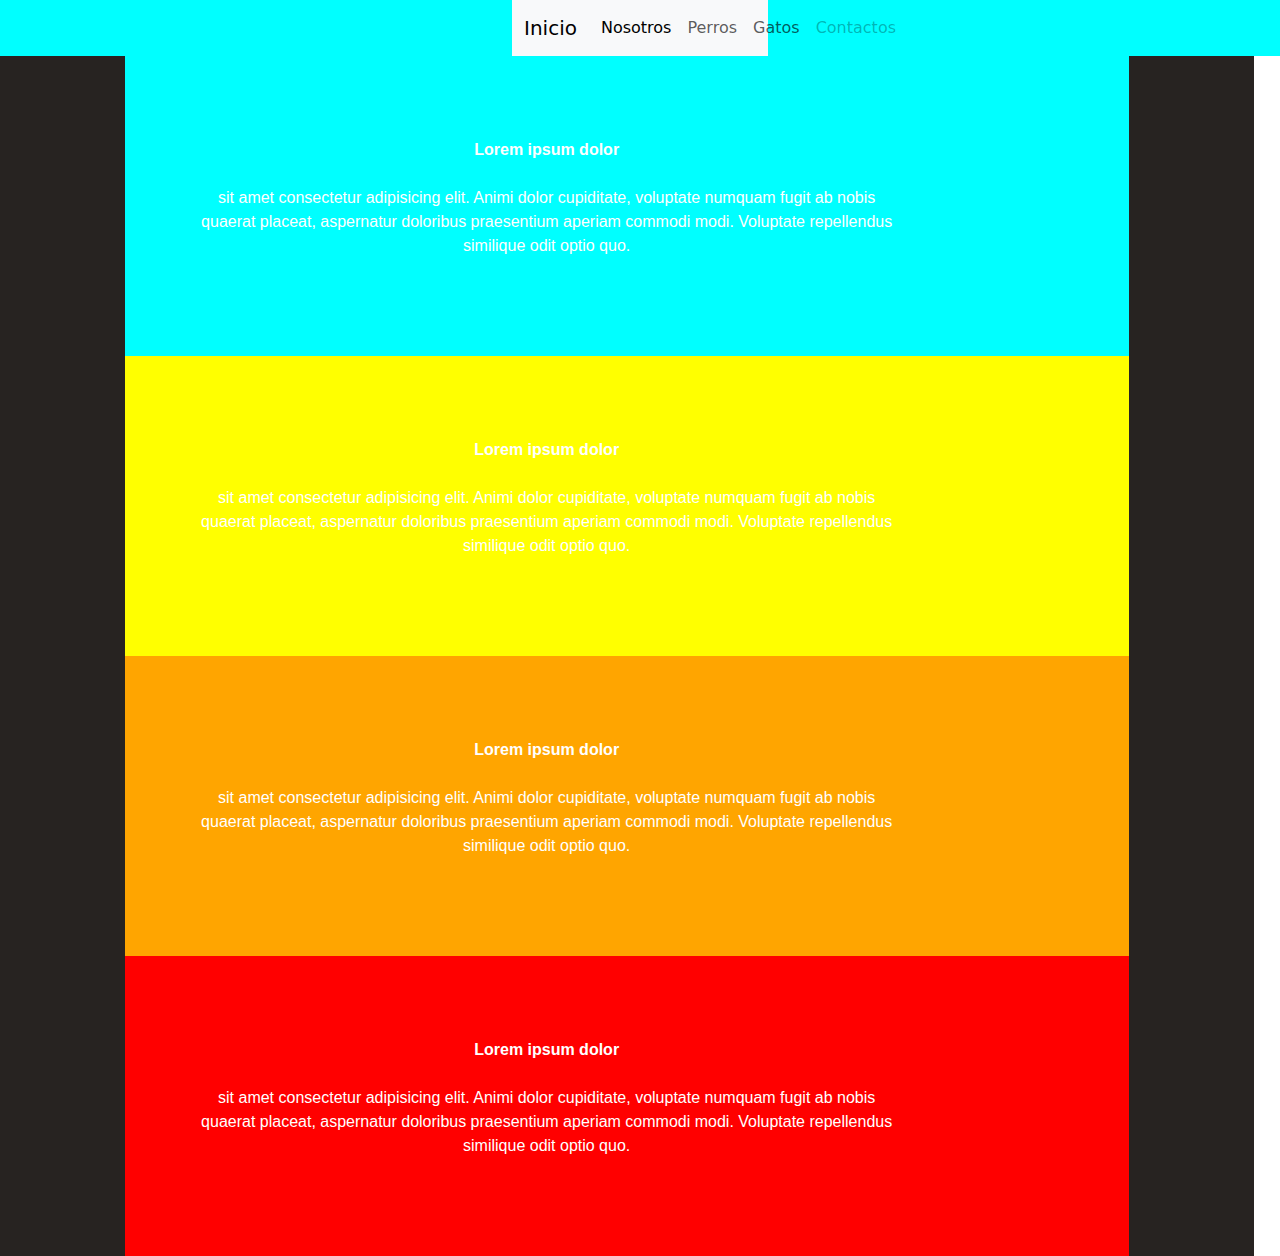
==== actividad2.html @ 339e6554 "primer commit boostrap" ====
<!DOCTYPE html>
<html lang="en">
<head>
    <meta charset="UTF-8">
    <meta name="viewport" content="width=device-width, initial-scale=1.0">
    <link rel="stylesheet" href="./assets/css/style.css">
    <link href="https://cdn.jsdelivr.net/npm/bootstrap@5.3.3/dist/css/bootstrap.min.css" rel="stylesheet" integrity="sha384-QWTKZyjpPEjISv5WaRU9OFeRpok6YctnYmDr5pNlyT2bRjXh0JMhjY6hW+ALEwIH" crossorigin="anonymous">
    <title>Ayuda a un peludo</title>
</head>
<body>
    <header class="menu1">
        <div class="menu">
            <nav class="navbar navbar-expand-lg bg-body-tertiary">
                <div class="container-fluid">
                  <a class="navbar-brand" href="#">Inicio</a>
                  <button class="navbar-toggler" type="button" data-bs-toggle="collapse" data-bs-target="#navbarNav" aria-controls="navbarNav" aria-expanded="false" aria-label="Toggle navigation">
                    <span class="navbar-toggler-icon"></span>
                  </button>
                  <div class="collapse navbar-collapse" id="navbarNav">
                    <ul class="navbar-nav">
                      <li class="nav-item">
                        <a class="nav-link active" aria-current="page" href="#">Nosotros</a>
                      </li>
                      <li class="nav-item">
                        <a class="nav-link" href="#">Perros</a>
                      </li>
                      <li class="nav-item">
                        <a class="nav-link" href="#">Gatos</a>
                      </li>
                      <li class="nav-item">
                        <a class="nav-link disabled" aria-disabled="true">Contactos</a>
                      </li>
                    </ul>
                  </div>
                </div>
              </nav>
        </div>
    </header>
    <div class="contenedor">
        <div class="cuadros">

            <div class="cuadro1">
                <p><b>Lorem ipsum dolor</b> 
                    <br>
                    <br>
                    sit amet consectetur adipisicing elit. Animi dolor cupiditate, 
                    voluptate numquam fugit ab nobis quaerat placeat, aspernatur doloribus praesentium aperiam 
                    commodi modi. Voluptate repellendus similique odit optio quo.</p>
            </div>
            <div class="cuadro2">
                <p><b>Lorem ipsum dolor</b> 
                    <br>
                    <br>
                    sit amet consectetur adipisicing elit. Animi dolor cupiditate, 
                    voluptate numquam fugit ab nobis quaerat placeat, aspernatur doloribus praesentium aperiam 
                    commodi modi. Voluptate repellendus similique odit optio quo.</p>

            </div>
            <div class="cuadro3">
                <p><b>Lorem ipsum dolor</b> 
                    <br>
                    <br>
                    sit amet consectetur adipisicing elit. Animi dolor cupiditate, 
                    voluptate numquam fugit ab nobis quaerat placeat, aspernatur doloribus praesentium aperiam 
                    commodi modi. Voluptate repellendus similique odit optio quo.</p>
            </div>
            <div class="cuadro4">
                <p><b>Lorem ipsum dolor</b> 
                    <br>
                    <br>
                    sit amet consectetur adipisicing elit. Animi dolor cupiditate, 
                    voluptate numquam fugit ab nobis quaerat placeat, aspernatur doloribus praesentium aperiam 
                    commodi modi. Voluptate repellendus similique odit optio quo.</p>
            </div>
        </div>
    </div>
    <script src="https://cdn.jsdelivr.net/npm/bootstrap@5.3.3/dist/js/bootstrap.bundle.min.js" integrity="sha384-YvpcrYf0tY3lHB60NNkmXc5s9fDVZLESaAA55NDzOxhy9GkcIdslK1eN7N6jIeHz" crossorigin="anonymous"></script>
</body>
</html>
---- assets/css/style.css ----
body{
    margin: 0;
    background-color: blue;
}
.menu{
    
    width: 20%;
    height: 100%;
    background-color: #272321;
}
.contenedor{
    display: flex;
    justify-content: center;
    align-items: center;
    height:1200px ;
    font-family: sans-serif;
    color: white;
    width: 98%;
    background-color: #272321;
}

.cuadro1{
    background-color: aqua;
    height: 25%;
    display: flex;
    text-align: center;
    align-items: center;
    
}
.cuadro2{
    background-color: yellow;
    height: 25%;
    display: flex;
    text-align: center;
    align-items: center;
}
.cuadro3{
    background-color: orange;
    height: 25%;
    display: flex;
    text-align: center;
    align-items: center;
    
}
.cuadro4{
    background-color: red;
    height: 25%;
    display: flex;
    text-align: center;
    align-items: center;
 
}
.cuadros{
    width: 80%;
   
    height: 100%;
}

p{
    width: 70%;
    margin-left: 70px;

}
ul{
    list-style: none;
}
li:hover{
    color: grey;
    
}
.menu1{
    display: flex;
    align-items: center;
    justify-content: center;
}
header{
    background-color: aqua;
}
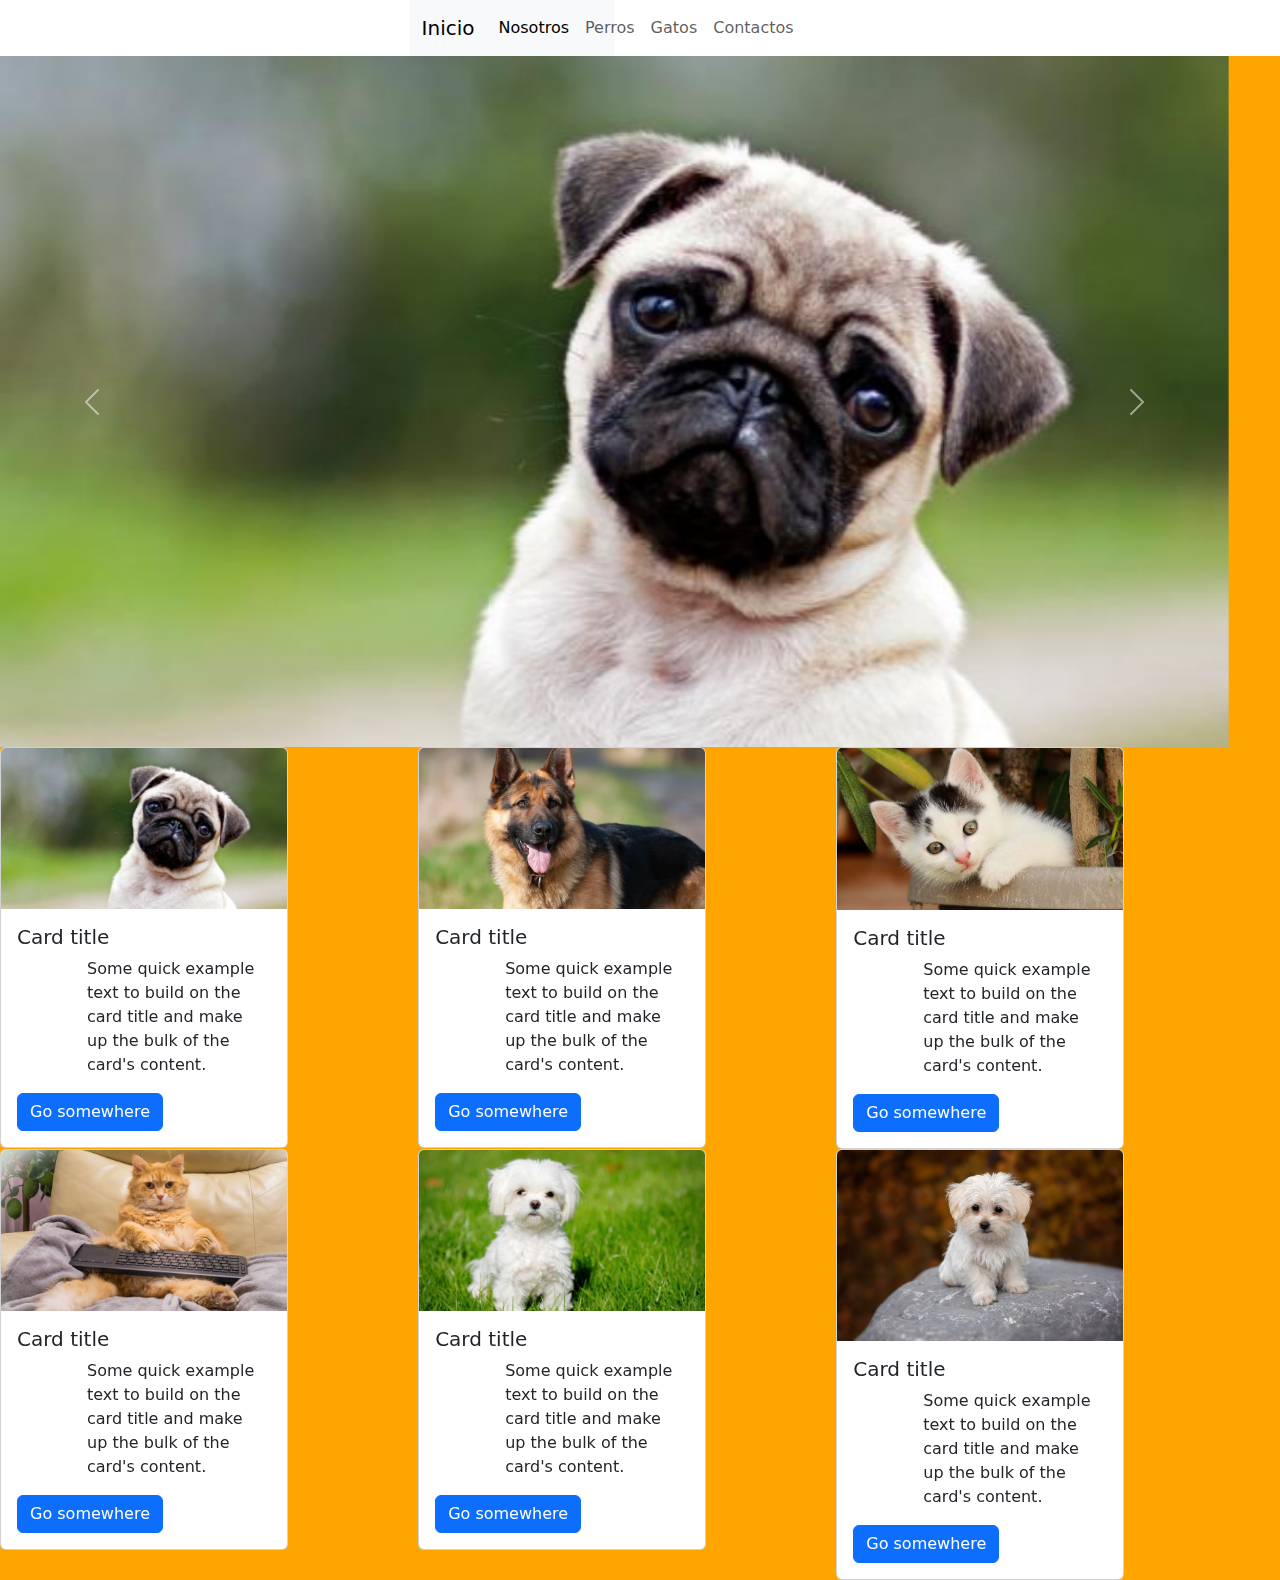
==== commit e75654f5: "segundo comit" ====
--- a/actividad2.html
+++ b/actividad2.html
@@ -8,7 +8,7 @@
     <title>Ayuda a un peludo</title>
 </head>
 <body>
-    <header class="menu1">
+    <header class="menu1"> 
         <div class="menu">
             <nav class="navbar navbar-expand-lg bg-body-tertiary">
                 <div class="container-fluid">
@@ -28,7 +28,7 @@
                         <a class="nav-link" href="#">Gatos</a>
                       </li>
                       <li class="nav-item">
-                        <a class="nav-link disabled" aria-disabled="true">Contactos</a>
+                        <a class="nav-link" href="">Contactos</a>
                       </li>
                     </ul>
                   </div>
@@ -37,43 +37,99 @@
         </div>
     </header>
     <div class="contenedor">
-        <div class="cuadros">
+      <div class="slide">
+                <div id="carouselExample" class="carousel slide">
+                  <div class="carousel-inner">
+                    <div class="carousel-item active">
+                      <img src="./assets/img/cachulo.jpg" class="d-block w-100" alt="slide1">
+                    </div>
+                    <div class="carousel-item">
+                      <img src="./assets/img/lucifer.jfif" class="d-block w-100" alt="slide2">
+                    </div>
+                    <div class="carousel-item">
+                      <img src="./assets/img/ginger.jpg" class="d-block w-100" alt="slide3">
+                    </div>
+                  </div>
+                  <button class="carousel-control-prev" type="button" data-bs-target="#carouselExample" data-bs-slide="prev">
+                    <span class="carousel-control-prev-icon" aria-hidden="true"></span>
+                    <span class="visually-hidden">Previous</span>
+                  </button>
+                  <button class="carousel-control-next" type="button" data-bs-target="#carouselExample" data-bs-slide="next">
+                    <span class="carousel-control-next-icon" aria-hidden="true"></span>
+                    <span class="visually-hidden">Next</span>
+                  </button>
+                </div>
+      </div>
+      <div class="row">
+                  
+        <div class="col-lg-4">
+          <div class="card" style="width: 18rem;">
+            <img src="./assets/img/cachulo.jpg" class="card-img-top" alt="carta1">
+            <div class="card-body">
+              <h5 class="card-title">Card title</h5>
+              <p class="card-text">Some quick example text to build on the card title and make up the bulk of the card's content.</p>
+              <a href="#" class="btn btn-primary">Go somewhere</a>
+            </div>
+          </div>
+        </div>
+        <div class="col-lg-4">
+          <div class="card" style="width: 18rem;">
+            <img src="./assets/img/flaca.webp" class="card-img-top" alt="carta2">
+            <div class="card-body">
+              <h5 class="card-title">Card title</h5>
+              <p class="card-text">Some quick example text to build on the card title and make up the bulk of the card's content.</p>
+              <a href="#" class="btn btn-primary">Go somewhere</a>
+            </div>
+          </div>
+        </div>
+        <div class="col-lg-4">
+          <div class="card" style="width: 18rem;">
+            <img src="./assets/img/ginger.jpg" class="card-img-top" alt="carta3">
+            <div class="card-body">
+              <h5 class="card-title">Card title</h5>
+              <p class="card-text">Some quick example text to build on the card title and make up the bulk of the card's content.</p>
+              <a href="#" class="btn btn-primary">Go somewhere</a>
+            </div>
+          </div>
+        </div>
+        <div class="col-lg-4">
+          <div class="card" style="width: 18rem;">
+            <img src="./assets/img/lucifer.jfif" class="card-img-top" alt="cata4">
+            <div class="card-body">
+              <h5 class="card-title">Card title</h5>
+              <p class="card-text">Some quick example text to build on the card title and make up the bulk of the card's content.</p>
+              <a href="#" class="btn btn-primary">Go somewhere</a>
+            </div>
+          </div>
+        </div>
+        <div class="col-lg-4">
+          <div class="card" style="width: 18rem;">
+            <img src="./assets/img/niña.jpg" class="card-img-top" alt="carta5">
+            <div class="card-body">
+              <h5 class="card-title">Card title</h5>
+              <p class="card-text">Some quick example text to build on the card title and make up the bulk of the card's content.</p>
+              <a href="#" class="btn btn-primary">Go somewhere</a>
+            </div>
+          </div>
+        </div>
 
-            <div class="cuadro1">
-                <p><b>Lorem ipsum dolor</b> 
-                    <br>
-                    <br>
-                    sit amet consectetur adipisicing elit. Animi dolor cupiditate, 
-                    voluptate numquam fugit ab nobis quaerat placeat, aspernatur doloribus praesentium aperiam 
-                    commodi modi. Voluptate repellendus similique odit optio quo.</p>
+        <div class="col-lg-4">
+          <div class="card" style="width: 18rem;">
+            <img src="./assets/img/perro2.jpg" class="card-img-top" alt="carta6">
+            <div class="card-body">
+              <h5 class="card-title">Card title</h5>
+              <p class="card-text">Some quick example text to build on the card title and make up the bulk of the card's content.</p>
+              <a href="#" class="btn btn-primary">Go somewhere</a>
             </div>
-            <div class="cuadro2">
-                <p><b>Lorem ipsum dolor</b> 
-                    <br>
-                    <br>
-                    sit amet consectetur adipisicing elit. Animi dolor cupiditate, 
-                    voluptate numquam fugit ab nobis quaerat placeat, aspernatur doloribus praesentium aperiam 
-                    commodi modi. Voluptate repellendus similique odit optio quo.</p>
+          </div>
+        </div>
 
-            </div>
-            <div class="cuadro3">
-                <p><b>Lorem ipsum dolor</b> 
-                    <br>
-                    <br>
-                    sit amet consectetur adipisicing elit. Animi dolor cupiditate, 
-                    voluptate numquam fugit ab nobis quaerat placeat, aspernatur doloribus praesentium aperiam 
-                    commodi modi. Voluptate repellendus similique odit optio quo.</p>
-            </div>
-            <div class="cuadro4">
-                <p><b>Lorem ipsum dolor</b> 
-                    <br>
-                    <br>
-                    sit amet consectetur adipisicing elit. Animi dolor cupiditate, 
-                    voluptate numquam fugit ab nobis quaerat placeat, aspernatur doloribus praesentium aperiam 
-                    commodi modi. Voluptate repellendus similique odit optio quo.</p>
-            </div>
-        </div>
+      </div>
+
+              
     </div>
+    
+
     <script src="https://cdn.jsdelivr.net/npm/bootstrap@5.3.3/dist/js/bootstrap.bundle.min.js" integrity="sha384-YvpcrYf0tY3lHB60NNkmXc5s9fDVZLESaAA55NDzOxhy9GkcIdslK1eN7N6jIeHz" crossorigin="anonymous"></script>
 </body>
 </html>--- a/assets/css/style.css
+++ b/assets/css/style.css
@@ -1,6 +1,6 @@
 body{
     margin: 0;
-    background-color: blue;
+    background-color: orange;
 }
 .menu{
     
@@ -9,49 +9,38 @@
     background-color: #272321;
 }
 .contenedor{
-    display: flex;
-    justify-content: center;
-    align-items: center;
-    height:1200px ;
-    font-family: sans-serif;
-    color: white;
+    background-color: orange;
+    width: 100%;
+    height: 100%;
+    
+    
+}
+.slide{
     width: 98%;
-    background-color: #272321;
+    
+}
+.row{
+    width: 98%;
+    top: 200px;
+
 }
 
 .cuadro1{
-    background-color: aqua;
-    height: 25%;
-    display: flex;
-    text-align: center;
-    align-items: center;
+    
+    height: 20%;
+    
     
 }
 .cuadro2{
-    background-color: yellow;
-    height: 25%;
+    
+    height: 10%;
     display: flex;
     text-align: center;
     align-items: center;
 }
-.cuadro3{
-    background-color: orange;
-    height: 25%;
-    display: flex;
-    text-align: center;
-    align-items: center;
-    
-}
-.cuadro4{
-    background-color: red;
-    height: 25%;
-    display: flex;
-    text-align: center;
-    align-items: center;
- 
-}
+
 .cuadros{
-    width: 80%;
+    width: 90%;
    
     height: 100%;
 }
@@ -74,5 +63,7 @@
     justify-content: center;
 }
 header{
-    background-color: aqua;
+    
+    width: 80%;
+    
 }
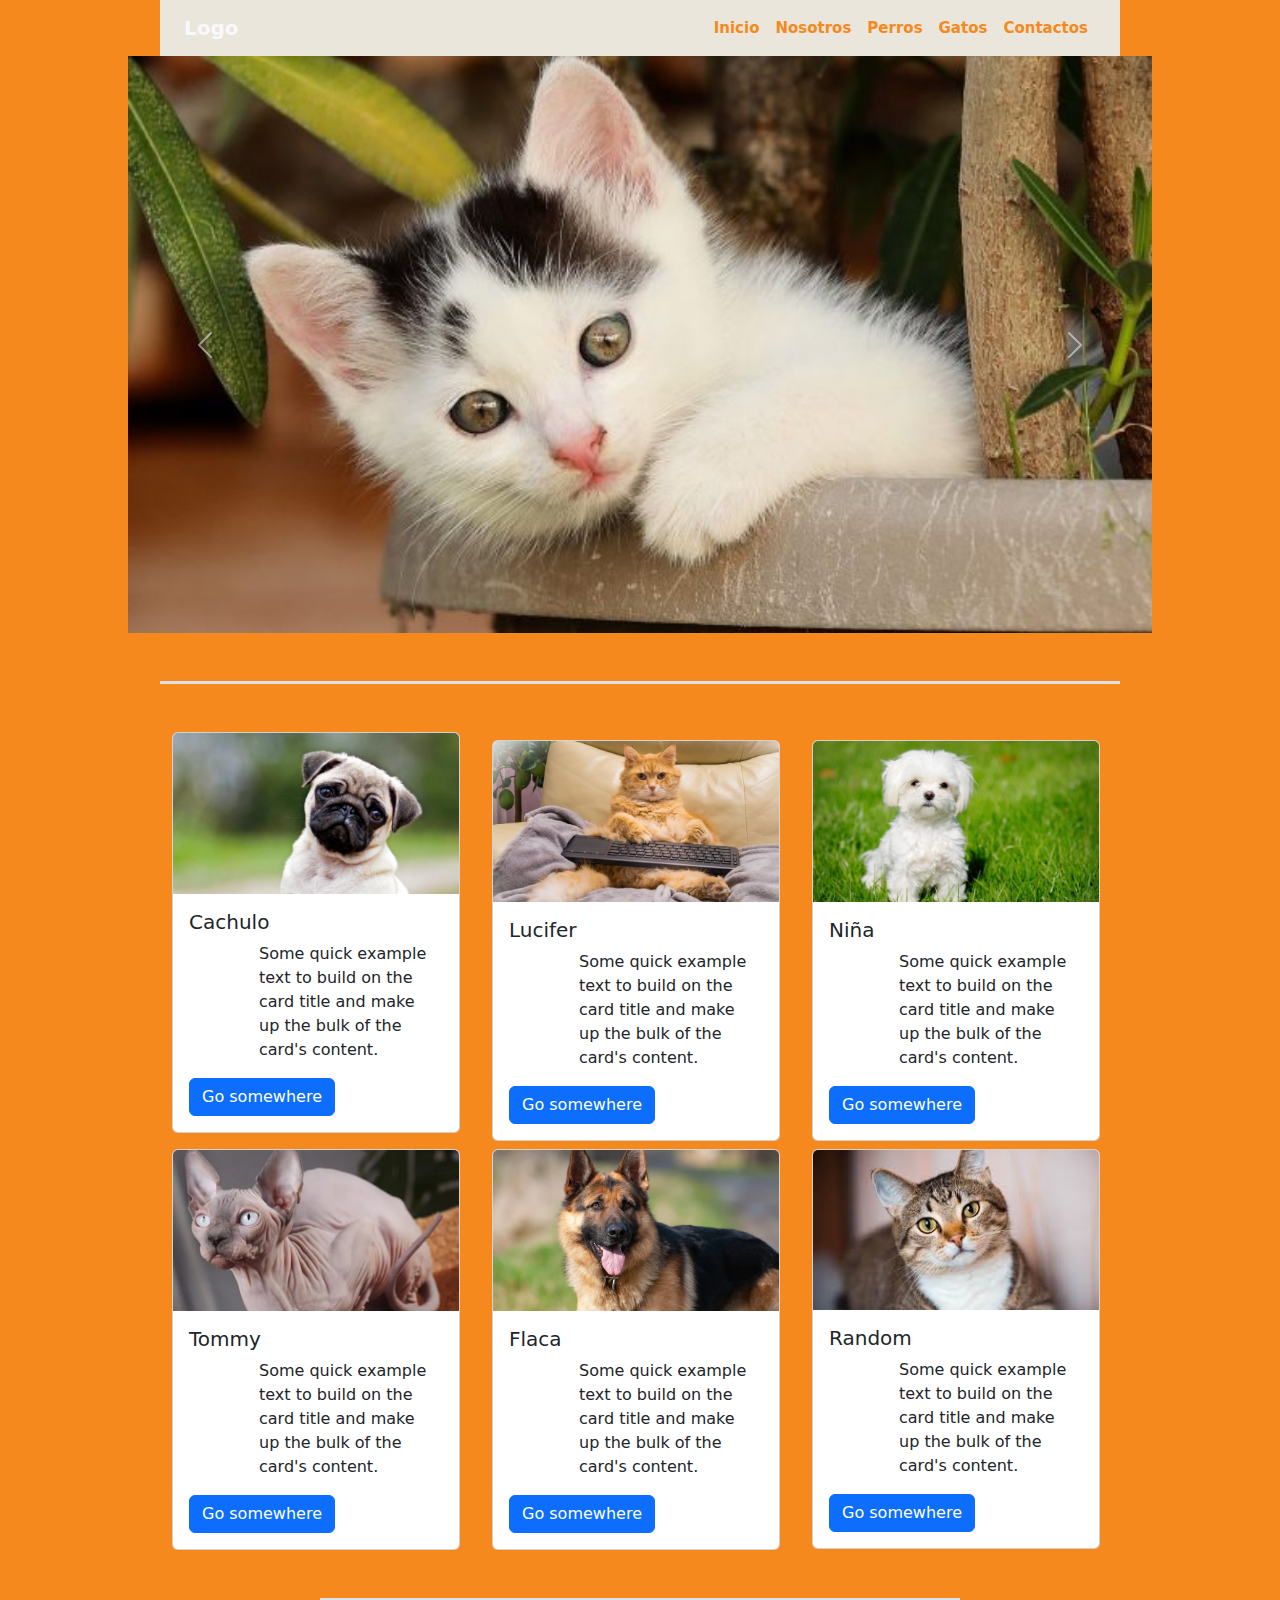
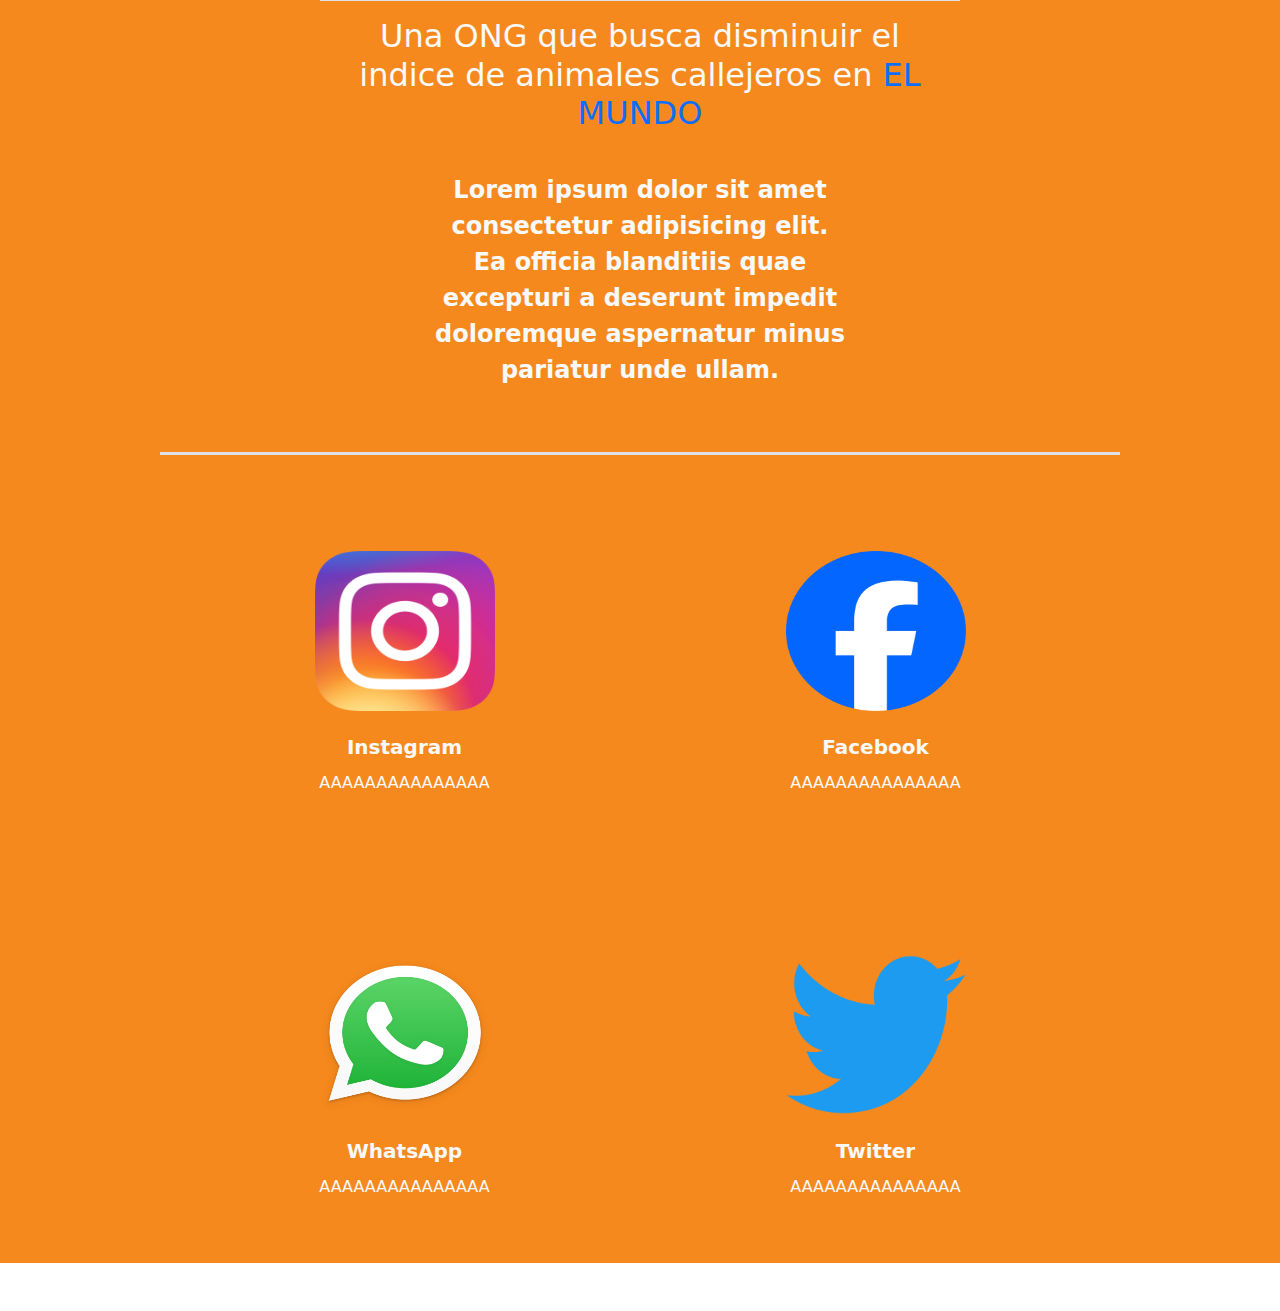
==== commit 8c85aa86: "comit tres" ====
--- a/actividad2.html
+++ b/actividad2.html
@@ -8,128 +8,199 @@
     <title>Ayuda a un peludo</title>
 </head>
 <body>
-    <header class="menu1"> 
-        <div class="menu">
-            <nav class="navbar navbar-expand-lg bg-body-tertiary">
-                <div class="container-fluid">
-                  <a class="navbar-brand" href="#">Inicio</a>
-                  <button class="navbar-toggler" type="button" data-bs-toggle="collapse" data-bs-target="#navbarNav" aria-controls="navbarNav" aria-expanded="false" aria-label="Toggle navigation">
-                    <span class="navbar-toggler-icon"></span>
-                  </button>
-                  <div class="collapse navbar-collapse" id="navbarNav">
-                    <ul class="navbar-nav">
-                      <li class="nav-item">
-                        <a class="nav-link active" aria-current="page" href="#">Nosotros</a>
-                      </li>
-                      <li class="nav-item">
-                        <a class="nav-link" href="#">Perros</a>
-                      </li>
-                      <li class="nav-item">
-                        <a class="nav-link" href="#">Gatos</a>
-                      </li>
-                      <li class="nav-item">
-                        <a class="nav-link" href="">Contactos</a>
-                      </li>
-                    </ul>
-                  </div>
-                </div>
-              </nav>
-        </div>
-    </header>
-    <div class="contenedor">
-      <div class="slide">
-                <div id="carouselExample" class="carousel slide">
-                  <div class="carousel-inner">
-                    <div class="carousel-item active">
-                      <img src="./assets/img/cachulo.jpg" class="d-block w-100" alt="slide1">
-                    </div>
-                    <div class="carousel-item">
-                      <img src="./assets/img/lucifer.jfif" class="d-block w-100" alt="slide2">
-                    </div>
-                    <div class="carousel-item">
-                      <img src="./assets/img/ginger.jpg" class="d-block w-100" alt="slide3">
-                    </div>
-                  </div>
-                  <button class="carousel-control-prev" type="button" data-bs-target="#carouselExample" data-bs-slide="prev">
-                    <span class="carousel-control-prev-icon" aria-hidden="true"></span>
-                    <span class="visually-hidden">Previous</span>
-                  </button>
-                  <button class="carousel-control-next" type="button" data-bs-target="#carouselExample" data-bs-slide="next">
-                    <span class="carousel-control-next-icon" aria-hidden="true"></span>
-                    <span class="visually-hidden">Next</span>
-                  </button>
-                </div>
-      </div>
-      <div class="row">
-                  
-        <div class="col-lg-4">
-          <div class="card" style="width: 18rem;">
-            <img src="./assets/img/cachulo.jpg" class="card-img-top" alt="carta1">
-            <div class="card-body">
-              <h5 class="card-title">Card title</h5>
-              <p class="card-text">Some quick example text to build on the card title and make up the bulk of the card's content.</p>
-              <a href="#" class="btn btn-primary">Go somewhere</a>
+  <div class="general">
+    <!------menu-->
+    <div class="container w-75">
+        <nav class="navbar navbar-expand-lg" id="menu">
+          <div class="container-fluid" >
+            <a class="navbar-brand" href="#">
+              <span class="text-light fs-5 fw-bold">Logo</span>
+            </a>
+            <button class="navbar-toggler" type="button" data-bs-toggle="collapse" data-bs-target="#navbarNav" aria-controls="navbarNav" aria-expanded="false" aria-label="Toggle navigation">
+              <span class="navbar-toggler-icon"></span>
+            </button>
+            <div class="collapse navbar-collapse" id="navbarNav">
+              <ul class="navbar-nav ms-auto">
+                <li class="nav-item">
+                  <a class="nav-link active" aria-current="page" href="#"></a>
+                </li>
+                <li class="nav-item">
+                  <a class="nav-link" href="#">Inicio</a>
+                </li>
+                <li class="nav-item">
+                  <a class="nav-link" href="#intro">Nosotros</a>
+                </li>
+                <li class="nav-item">
+                  <a class="nav-link" href="#animales">Perros</a>
+                </li>
+                <li class="nav-item">
+                  <a class="nav-link" href="#animales">Gatos</a>
+                </li>
+                <li class="nav-item">
+                  <a class="nav-link" href="#contactos">Contactos</a>
+                </li>
+              </ul>
             </div>
           </div>
-        </div>
-        <div class="col-lg-4">
-          <div class="card" style="width: 18rem;">
-            <img src="./assets/img/flaca.webp" class="card-img-top" alt="carta2">
-            <div class="card-body">
-              <h5 class="card-title">Card title</h5>
-              <p class="card-text">Some quick example text to build on the card title and make up the bulk of the card's content.</p>
-              <a href="#" class="btn btn-primary">Go somewhere</a>
-            </div>
-          </div>
-        </div>
-        <div class="col-lg-4">
-          <div class="card" style="width: 18rem;">
-            <img src="./assets/img/ginger.jpg" class="card-img-top" alt="carta3">
-            <div class="card-body">
-              <h5 class="card-title">Card title</h5>
-              <p class="card-text">Some quick example text to build on the card title and make up the bulk of the card's content.</p>
-              <a href="#" class="btn btn-primary">Go somewhere</a>
-            </div>
-          </div>
-        </div>
-        <div class="col-lg-4">
-          <div class="card" style="width: 18rem;">
-            <img src="./assets/img/lucifer.jfif" class="card-img-top" alt="cata4">
-            <div class="card-body">
-              <h5 class="card-title">Card title</h5>
-              <p class="card-text">Some quick example text to build on the card title and make up the bulk of the card's content.</p>
-              <a href="#" class="btn btn-primary">Go somewhere</a>
-            </div>
-          </div>
-        </div>
-        <div class="col-lg-4">
-          <div class="card" style="width: 18rem;">
-            <img src="./assets/img/niña.jpg" class="card-img-top" alt="carta5">
-            <div class="card-body">
-              <h5 class="card-title">Card title</h5>
-              <p class="card-text">Some quick example text to build on the card title and make up the bulk of the card's content.</p>
-              <a href="#" class="btn btn-primary">Go somewhere</a>
-            </div>
-          </div>
-        </div>
-
-        <div class="col-lg-4">
-          <div class="card" style="width: 18rem;">
-            <img src="./assets/img/perro2.jpg" class="card-img-top" alt="carta6">
-            <div class="card-body">
-              <h5 class="card-title">Card title</h5>
-              <p class="card-text">Some quick example text to build on the card title and make up the bulk of the card's content.</p>
-              <a href="#" class="btn btn-primary">Go somewhere</a>
-            </div>
-          </div>
-        </div>
-
-      </div>
-
-              
+        </nav>
+     </div>
+
+    <!-----SLIDER-->
+      <div class="container2 w-100 mx-auto">
+        <div id="carouselExample" class="carousel slide mx-auto">
+        <div class="carousel-inner" id="slide" data-bs-ride="carrusel">
+          <div class="carousel-item active" data-bs-slide="2000">
+            <img src="./assets/img/cachulo.jpg" class="d-block w-100" alt="slide1">
+          </div>
+          <div class="carousel-item active" data-bs-slide="2000">
+            <img src="./assets/img/lucifer.jfif" class="d-block w-100" alt="slide2">
+          </div>
+          <div class="carousel-item active" data-bs-slide="2000">
+            <img src="./assets/img/ginger.jpg" class="d-block w-100" alt="slide3">
+          </div>
+        </div>
+        <button class="carousel-control-prev" type="button" data-bs-target="#carouselExample" data-bs-slide="prev">
+          <span class="carousel-control-prev-icon" aria-hidden="true"></span>
+          <span class="visually-hidden">Previous</span>
+        </button>
+        <button class="carousel-control-next" type="button" data-bs-target="#carouselExample" data-bs-slide="next">
+          <span class="carousel-control-next-icon" aria-hidden="true"></span>
+          <span class="visually-hidden">Next</span>
+        </button>
+      </div>
     </div>
     
-
+    <!-----CARTAS-->
+    <section class="border-3 border-top mt-5 w-75 mx-auto" id="animales"></section>
+    <div class="row mt-5 mx-auto w-75">
+      <div class="col ml-5 ">
+        <div class="card" style="width: 18rem;">
+          <img src="./assets/img/cachulo.jpg" class="card-img-top" alt="carta1">
+          <div class="card-body">
+            <h5 class="card-title">Cachulo</h5>
+            <p class="card-text">Some quick example text to build on the card title and make up the bulk of the card's content.</p>
+            <a href="#" class="btn btn-primary">Go somewhere</a>
+          </div>
+        </div>
+      </div>
+
+      <!------------>
+
+      <div class="col ml-5 pt-2">
+        <div class="card" style="width: 18rem;">
+          <img src="./assets/img/lucifer.jfif" class="card-img-top" alt="carta2">
+          <div class="card-body">
+            <h5 class="card-title">Lucifer</h5>
+            <p class="card-text">Some quick example text to build on the card title and make up the bulk of the card's content.</p>
+            <a href="#" class="btn btn-primary">Go somewhere</a>
+          </div>
+        </div>
+      </div>   
+
+      <!------------>
+
+      <div class="col ml-5 pt-2">
+        <div class="card" style="width: 18rem;">
+          <img src="./assets/img/niña.jpg" class="card-img-top" alt="carta3">
+          <div class="card-body">
+            <h5 class="card-title">Niña</h5>
+            <p class="card-text">Some quick example text to build on the card title and make up the bulk of the card's content.</p>
+            <a href="#" class="btn btn-primary">Go somewhere</a>
+          </div>
+        </div>
+      </div>
+
+      <!------------>
+
+      <div class="col ml-5 pt-2">
+        <div class="card" style="width: 18rem;">
+          <img src="./assets/img/tommy.jpg" class="card-img-top" alt="carta4">
+          <div class="card-body">
+            <h5 class="card-title">Tommy</h5>
+            <p class="card-text">Some quick example text to build on the card title and make up the bulk of the card's content.</p>
+            <a href="#" class="btn btn-primary">Go somewhere</a>
+          </div>
+        </div>
+      </div>
+
+      <!------------>
+
+      <div class="col ml-5 pt-2">
+        <div class="card" style="width: 18rem;">
+          <img src="./assets/img/flaca.webp" class="card-img-top" alt="carta5">
+          <div class="card-body">
+            <h5 class="card-title">Flaca</h5>
+            <p class="card-text">Some quick example text to build on the card title and make up the bulk of the card's content.</p>
+            <a href="#" class="btn btn-primary">Go somewhere</a>
+          </div>
+        </div>
+      </div>
+
+      <!------------>
+
+      <div class="col ml-5 pt-2">
+        <div class="card" style="width: 18rem;">
+          <img src="./assets/img/gatos.jfif" class="card-img-top" alt="carta6">
+          <div class="card-body">
+            <h5 class="card-title">Random</h5>
+            <p class="card-text">Some quick example text to build on the card title and make up the bulk of the card's content.</p>
+            <a href="#" class="btn btn-primary">Go somewhere</a>
+          </div>
+        </div>
+      </div>
+    </div>   
+    
+
+    <!-----NOSOTROS-->
+    <section class=" w-50 text-center mx-auto pt-5" id="intro">
+      <h1 class="p-3 fs-2 text-light border-top border-3"p>Una ONG que busca disminuir el indice de animales callejeros en <span class="text-primary">EL MUNDO</span>
+      </h1>
+      <p class="p-3 fs-4 mx-auto text-light fw-bold">Lorem ipsum dolor sit amet consectetur adipisicing elit. Ea officia blanditiis 
+        quae excepturi a deserunt impedit doloremque aspernatur minus pariatur unde ullam.
+        
+      </p>
+    </section>
+
+    <!-----CONTACTOS-->
+    <section class="border-3 border-top mt-5 w-75 mx-auto " id="contactos"">
+
+    </section>
+    <section class="container-fluid mt-5 text-light">
+
+      <div class="row w-75 mx-auto my-5 servicio ">
+
+        <div class="col-lg-6 col-md-12 col-sm-12 col-xs-12 my-5 icono">
+          <img src="./assets/img/Instagram_icon.png.webp" alt="insta" width="180" height="160">
+          <h3 class="fs-5 mt-4 px-4 pb-1 fw-bold">Instagram</h3>
+          <p class="mx-auto">AAAAAAAAAAAAAAA</p>
+        </div>
+
+        <div class="col-lg-6 col-md-12 col-sm-12 col-xs-12  my-5 icono">
+          <img src="./assets/img/2023_Facebook_icon.svg.png" alt="insta" width="180" height="160">
+          <h3 class="fs-5 mt-4 px-4 pb-1 fw-bold">Facebook</h3>
+          <p class="mx-auto">AAAAAAAAAAAAAAA</p>
+        </div>
+      </div>
+
+     
+      <div class="row w-75 mx-auto my-5 servicio ">
+
+        <div class="col-lg-6 col-md-12 col-sm-12 col-xs-12 my-5 icono">
+          <img src="./assets/img/WhatsApp_icon.png" alt="insta" width="180" height="160">
+          <h3 class="fs-5 mt-4 px-4 pb-1 fw-bold">WhatsApp</h3>
+          <p class="mx-auto">AAAAAAAAAAAAAAA</p>
+        </div>
+
+        <div class="col-lg-6 col-md-12 col-sm-12 col-xs-12  my-5 icono">
+          <img src="./assets/img/Logo_of_Twitter.svg.webp" alt="insta" width="180" height="160">
+          <h3 class="fs-5 mt-4 px-4 pb-1 fw-bold">Twitter</h3>
+          <p class="mx-auto">AAAAAAAAAAAAAAA</p>
+        </div>
+      </div>
+
+    </section>               
+      
+  </div>
     <script src="https://cdn.jsdelivr.net/npm/bootstrap@5.3.3/dist/js/bootstrap.bundle.min.js" integrity="sha384-YvpcrYf0tY3lHB60NNkmXc5s9fDVZLESaAA55NDzOxhy9GkcIdslK1eN7N6jIeHz" crossorigin="anonymous"></script>
 </body>
 </html>--- a/assets/css/style.css
+++ b/assets/css/style.css
@@ -1,22 +1,45 @@
 body{
     margin: 0;
-    background-color: orange;
-}
-.menu{
-    
-    width: 20%;
-    height: 100%;
-    background-color: #272321;
-}
-.contenedor{
-    background-color: orange;
-    width: 100%;
-    height: 100%;
+    font-family:sans-serif;
+    overflow-x: hidden;
     
     
 }
+.general{
+    background-color:#F6891D;
+    height: 100%;
+    width: 100%;
+}
+
+/*===menu=======*/
+#menu li > a{
+    font-weight: bold;
+    font-size: 15px;
+    color: #F6891D;
+
+}
+#menu li:hover{
+    background-color: #D6924D;
+}
+#menu li a:hover{
+    color:#2E255B;
+}
+
+
+.container{
+    background: #EAE6DC;
+
+}
+
+
+
+/*====SLIDER*/
+
+/*===tarjetas*/
+
+
 .slide{
-    width: 98%;
+    width: 80%;
     
 }
 .row{
@@ -67,3 +90,22 @@
     width: 80%;
     
 }
+
+
+@media (max-width:768px) {
+    #intro{
+        width: 90% !important;
+    }
+}
+
+.servicio{
+    width: 100% !important;
+    text-align: center;
+}
+@media (max-widht:576px) {
+    .icono{
+        flex-wrap: wrap;
+        justify-content: center !important;
+    }
+    
+}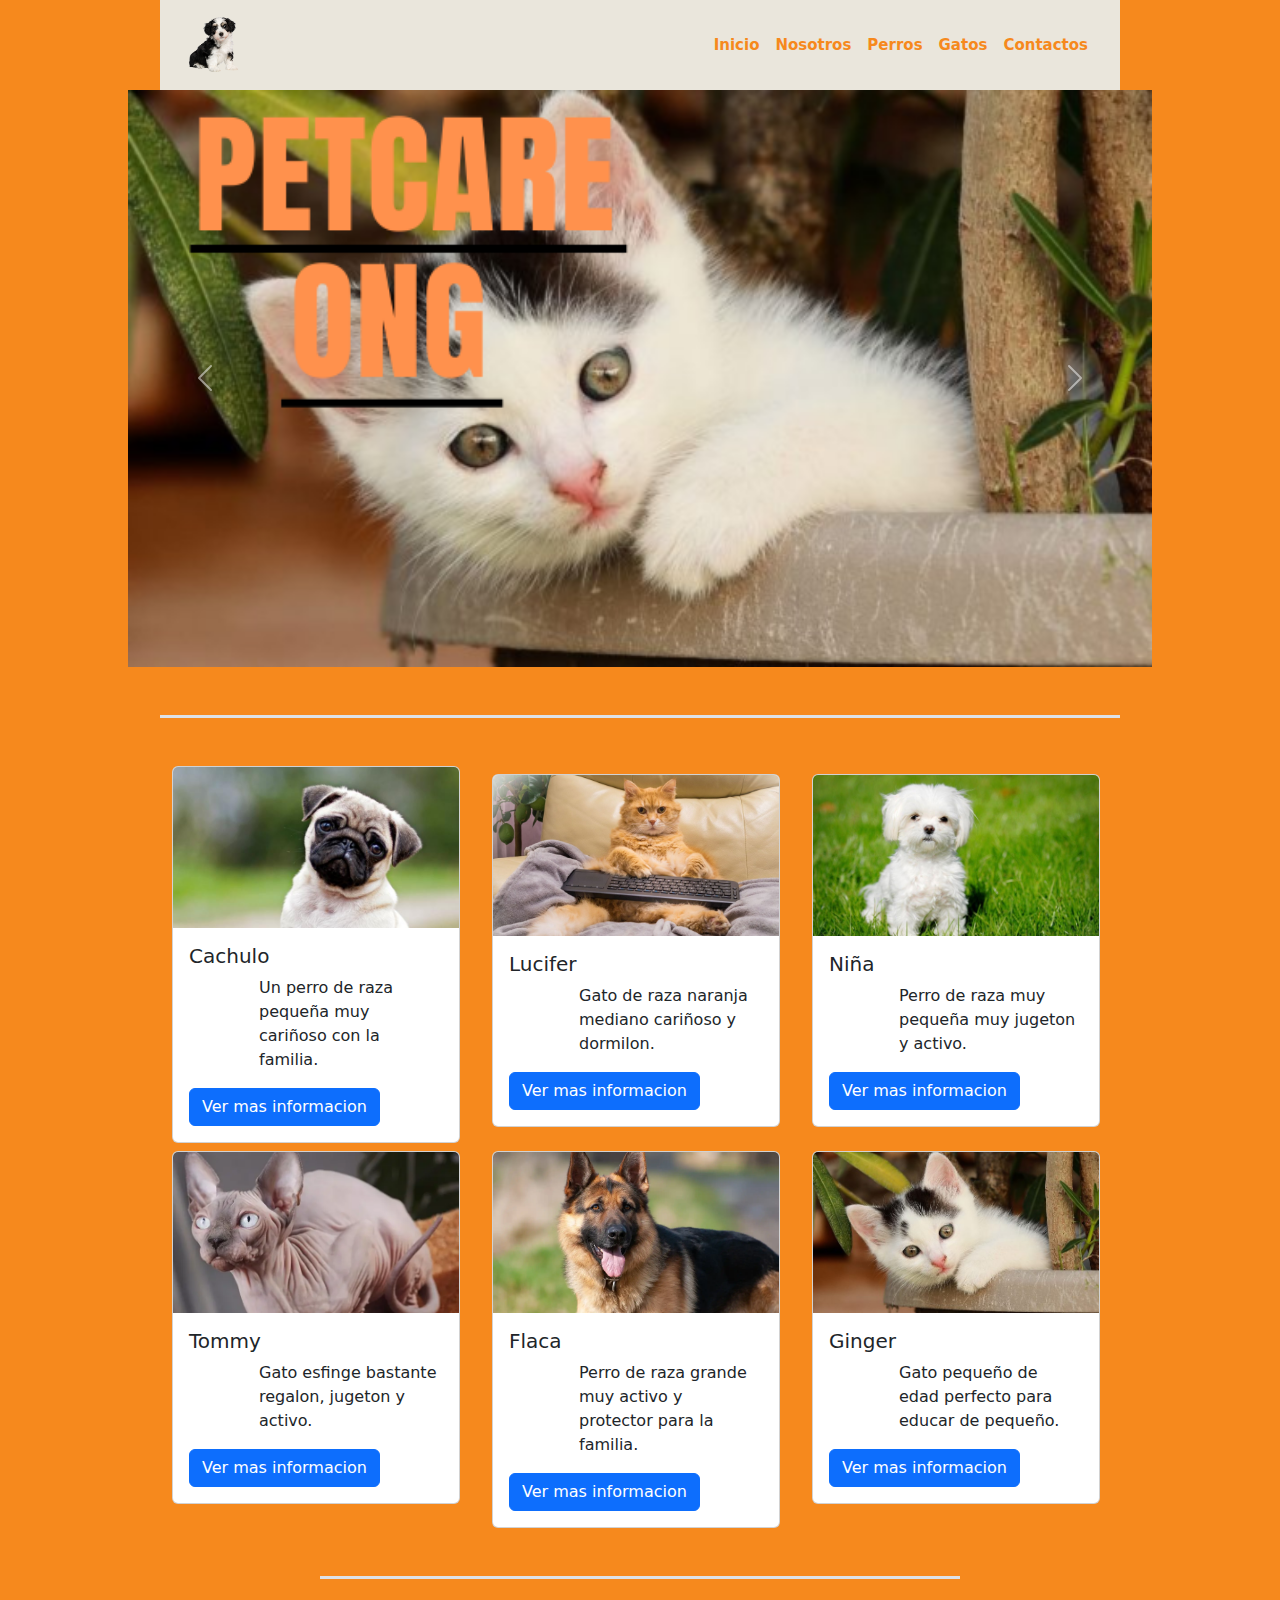
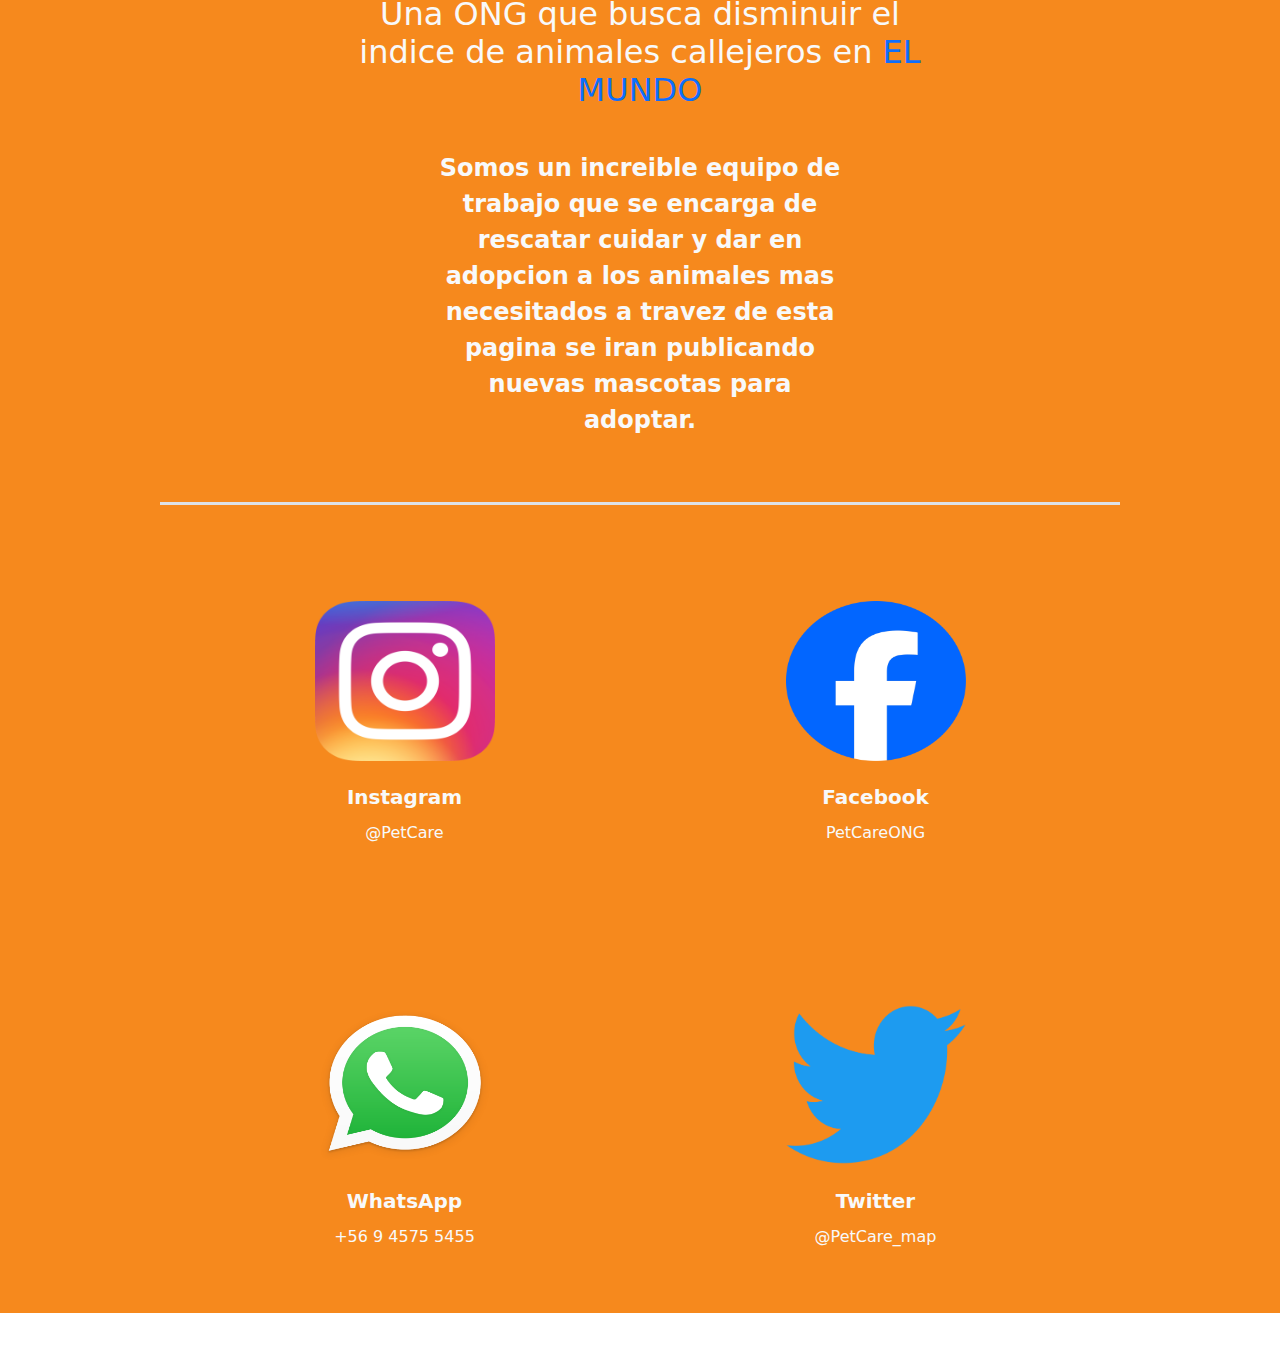
==== commit 356e62c3: "Encabezado de perfiles y cambios pagina principal" ====
--- a/actividad2.html
+++ b/actividad2.html
@@ -14,7 +14,7 @@
         <nav class="navbar navbar-expand-lg" id="menu">
           <div class="container-fluid" >
             <a class="navbar-brand" href="#">
-              <span class="text-light fs-5 fw-bold">Logo</span>
+              <span class="text-light fs-5 fw-bold" ><img src="./assets/img/perrologo.png" width="60px"></span>
             </a>
             <button class="navbar-toggler" type="button" data-bs-toggle="collapse" data-bs-target="#navbarNav" aria-controls="navbarNav" aria-expanded="false" aria-label="Toggle navigation">
               <span class="navbar-toggler-icon"></span>
@@ -50,13 +50,13 @@
         <div id="carouselExample" class="carousel slide mx-auto">
         <div class="carousel-inner" id="slide" data-bs-ride="carrusel">
           <div class="carousel-item active" data-bs-slide="2000">
-            <img src="./assets/img/cachulo.jpg" class="d-block w-100" alt="slide1">
+            <img src="./assets/img/cachulo.png" class="d-block w-100" alt="slide1">
           </div>
           <div class="carousel-item active" data-bs-slide="2000">
-            <img src="./assets/img/lucifer.jfif" class="d-block w-100" alt="slide2">
+            <img src="./assets/img/lucifer.png" class="d-block w-100" alt="slide2">
           </div>
           <div class="carousel-item active" data-bs-slide="2000">
-            <img src="./assets/img/ginger.jpg" class="d-block w-100" alt="slide3">
+            <img src="./assets/img/ginger.png" class="d-block w-100" alt="slide3">
           </div>
         </div>
         <button class="carousel-control-prev" type="button" data-bs-target="#carouselExample" data-bs-slide="prev">
@@ -69,7 +69,7 @@
         </button>
       </div>
     </div>
-    
+
     <!-----CARTAS-->
     <section class="border-3 border-top mt-5 w-75 mx-auto" id="animales"></section>
     <div class="row mt-5 mx-auto w-75">
@@ -78,8 +78,8 @@
           <img src="./assets/img/cachulo.jpg" class="card-img-top" alt="carta1">
           <div class="card-body">
             <h5 class="card-title">Cachulo</h5>
-            <p class="card-text">Some quick example text to build on the card title and make up the bulk of the card's content.</p>
-            <a href="#" class="btn btn-primary">Go somewhere</a>
+            <p class="card-text">Un perro de raza pequeña muy cariñoso con la familia.</p>
+            <a href="cachulo.html" class="btn btn-primary">Ver mas informacion</a>
           </div>
         </div>
       </div>
@@ -91,8 +91,8 @@
           <img src="./assets/img/lucifer.jfif" class="card-img-top" alt="carta2">
           <div class="card-body">
             <h5 class="card-title">Lucifer</h5>
-            <p class="card-text">Some quick example text to build on the card title and make up the bulk of the card's content.</p>
-            <a href="#" class="btn btn-primary">Go somewhere</a>
+            <p class="card-text">Gato de raza naranja mediano cariñoso y dormilon.</p>
+            <a href="lucifer.html" class="btn btn-primary">Ver mas informacion</a>
           </div>
         </div>
       </div>   
@@ -104,8 +104,8 @@
           <img src="./assets/img/niña.jpg" class="card-img-top" alt="carta3">
           <div class="card-body">
             <h5 class="card-title">Niña</h5>
-            <p class="card-text">Some quick example text to build on the card title and make up the bulk of the card's content.</p>
-            <a href="#" class="btn btn-primary">Go somewhere</a>
+            <p class="card-text"> Perro de raza muy pequeña muy jugeton y activo.</p>
+            <a href="niña.html" class="btn btn-primary">Ver mas informacion</a>
           </div>
         </div>
       </div>
@@ -117,8 +117,8 @@
           <img src="./assets/img/tommy.jpg" class="card-img-top" alt="carta4">
           <div class="card-body">
             <h5 class="card-title">Tommy</h5>
-            <p class="card-text">Some quick example text to build on the card title and make up the bulk of the card's content.</p>
-            <a href="#" class="btn btn-primary">Go somewhere</a>
+            <p class="card-text">Gato esfinge bastante regalon, jugeton y activo.</p>
+            <a href="tommy.html" class="btn btn-primary">Ver mas informacion</a>
           </div>
         </div>
       </div>
@@ -130,21 +130,21 @@
           <img src="./assets/img/flaca.webp" class="card-img-top" alt="carta5">
           <div class="card-body">
             <h5 class="card-title">Flaca</h5>
-            <p class="card-text">Some quick example text to build on the card title and make up the bulk of the card's content.</p>
-            <a href="#" class="btn btn-primary">Go somewhere</a>
-          </div>
-        </div>
-      </div>
-
-      <!------------>
-
-      <div class="col ml-5 pt-2">
-        <div class="card" style="width: 18rem;">
-          <img src="./assets/img/gatos.jfif" class="card-img-top" alt="carta6">
-          <div class="card-body">
-            <h5 class="card-title">Random</h5>
-            <p class="card-text">Some quick example text to build on the card title and make up the bulk of the card's content.</p>
-            <a href="#" class="btn btn-primary">Go somewhere</a>
+            <p class="card-text"> Perro de raza grande muy activo y protector para la familia.</p>
+            <a href="flaca.html" class="btn btn-primary">Ver mas informacion</a>
+          </div>
+        </div>
+      </div>
+
+      <!------------>
+
+      <div class="col ml-5 pt-2">
+        <div class="card" style="width: 18rem;">
+          <img src="./assets/img/ginger.jpg" class="card-img-top" alt="carta6">
+          <div class="card-body">
+            <h5 class="card-title">Ginger</h5>
+            <p class="card-text">Gato pequeño de edad  perfecto para educar de pequeño.</p>
+            <a href="ginger.html" class="btn btn-primary">Ver mas informacion</a>
           </div>
         </div>
       </div>
@@ -155,8 +155,8 @@
     <section class=" w-50 text-center mx-auto pt-5" id="intro">
       <h1 class="p-3 fs-2 text-light border-top border-3"p>Una ONG que busca disminuir el indice de animales callejeros en <span class="text-primary">EL MUNDO</span>
       </h1>
-      <p class="p-3 fs-4 mx-auto text-light fw-bold">Lorem ipsum dolor sit amet consectetur adipisicing elit. Ea officia blanditiis 
-        quae excepturi a deserunt impedit doloremque aspernatur minus pariatur unde ullam.
+      <p class="p-3 fs-4 mx-auto text-light fw-bold">Somos un increible equipo de trabajo que se encarga de rescatar cuidar y dar en adopcion a los animales mas necesitados
+        a travez de esta pagina se iran publicando nuevas mascotas para adoptar.
         
       </p>
     </section>
@@ -172,13 +172,13 @@
         <div class="col-lg-6 col-md-12 col-sm-12 col-xs-12 my-5 icono">
           <img src="./assets/img/Instagram_icon.png.webp" alt="insta" width="180" height="160">
           <h3 class="fs-5 mt-4 px-4 pb-1 fw-bold">Instagram</h3>
-          <p class="mx-auto">AAAAAAAAAAAAAAA</p>
+          <p class="mx-auto">@PetCare</p>
         </div>
 
         <div class="col-lg-6 col-md-12 col-sm-12 col-xs-12  my-5 icono">
           <img src="./assets/img/2023_Facebook_icon.svg.png" alt="insta" width="180" height="160">
           <h3 class="fs-5 mt-4 px-4 pb-1 fw-bold">Facebook</h3>
-          <p class="mx-auto">AAAAAAAAAAAAAAA</p>
+          <p class="mx-auto">PetCareONG</p>
         </div>
       </div>
 
@@ -188,13 +188,13 @@
         <div class="col-lg-6 col-md-12 col-sm-12 col-xs-12 my-5 icono">
           <img src="./assets/img/WhatsApp_icon.png" alt="insta" width="180" height="160">
           <h3 class="fs-5 mt-4 px-4 pb-1 fw-bold">WhatsApp</h3>
-          <p class="mx-auto">AAAAAAAAAAAAAAA</p>
+          <p class="mx-auto">+56 9 4575 5455</p>
         </div>
 
         <div class="col-lg-6 col-md-12 col-sm-12 col-xs-12  my-5 icono">
           <img src="./assets/img/Logo_of_Twitter.svg.webp" alt="insta" width="180" height="160">
           <h3 class="fs-5 mt-4 px-4 pb-1 fw-bold">Twitter</h3>
-          <p class="mx-auto">AAAAAAAAAAAAAAA</p>
+          <p class="mx-auto">@PetCare_map</p>
         </div>
       </div>
 
